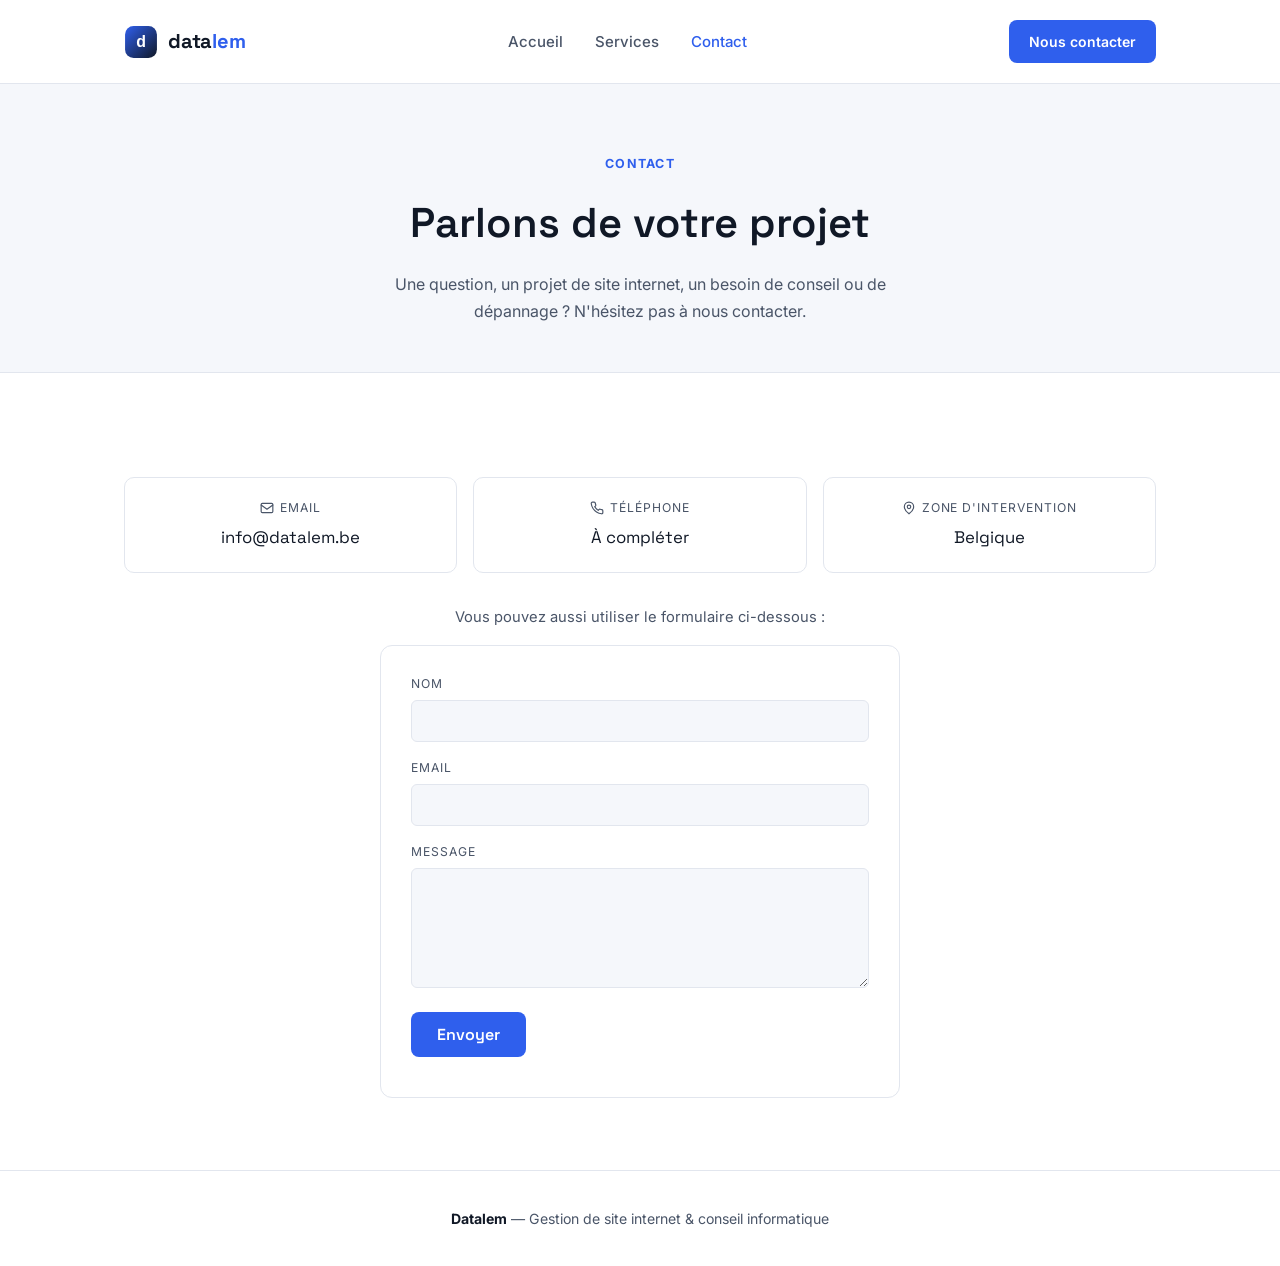
==== contact.html @ 032893b1 "Initial draft: datalem.be placeholder site" ====
<!DOCTYPE html>
<html lang="fr">
<head>
<meta charset="UTF-8">
<meta name="viewport" content="width=device-width, initial-scale=1.0">
<title>Contact — Datalem</title>
<meta name="description" content="Contactez Datalem pour votre projet de site internet ou vos besoins en conseil informatique.">
<link rel="icon" href="logo.svg" type="image/svg+xml">
<link rel="preconnect" href="https://fonts.googleapis.com">
<link href="https://fonts.googleapis.com/css2?family=Space+Grotesk:wght@500;600;700&family=Inter:wght@400;500;600&display=swap" rel="stylesheet">
<link rel="stylesheet" href="css/style.css">
</head>
<body>

<header class="site-header">
  <div class="container">
    <a href="index.html" class="brand">
      <img src="logo.svg" alt="Datalem" class="brand-mark">
      <span class="brand-text">data<span>lem</span></span>
    </a>
    <nav class="main-nav">
      <ul>
        <li><a href="index.html">Accueil</a></li>
        <li><a href="services.html">Services</a></li>
        <li><a href="contact.html" class="active">Contact</a></li>
      </ul>
    </nav>
    <a href="contact.html" class="header-cta">Nous contacter</a>
  </div>
</header>

<div class="page-header">
  <div class="container">
    <p class="eyebrow">Contact</p>
    <h1>Parlons de votre projet</h1>
    <p>Une question, un projet de site internet, un besoin de conseil ou de dépannage ? N'hésitez pas à nous contacter.</p>
  </div>
</div>

<section>
  <div class="container">
    <div class="contact-grid">
      <a href="mailto:info@datalem.be" class="contact-item">
        <div class="label">
          <svg width="14" height="14" viewBox="0 0 24 24" fill="none" stroke="currentColor" stroke-width="2" stroke-linecap="round" stroke-linejoin="round"><rect x="2" y="4" width="20" height="16" rx="2"/><path d="m22 7-10 7L2 7"/></svg>
          Email
        </div>
        <div class="value">info@datalem.be</div>
      </a>
      <a href="tel:+32000000000" class="contact-item">
        <div class="label">
          <svg width="14" height="14" viewBox="0 0 24 24" fill="none" stroke="currentColor" stroke-width="2" stroke-linecap="round" stroke-linejoin="round"><path d="M22 16.92v3a2 2 0 0 1-2.18 2 19.79 19.79 0 0 1-8.63-3.07 19.5 19.5 0 0 1-6-6 19.79 19.79 0 0 1-3.07-8.67A2 2 0 0 1 4.11 2h3a2 2 0 0 1 2 1.72c.127.96.361 1.903.7 2.81a2 2 0 0 1-.45 2.11L8.09 9.91a16 16 0 0 0 6 6l1.27-1.27a2 2 0 0 1 2.11-.45c.907.339 1.85.573 2.81.7A2 2 0 0 1 22 16.92z"/></svg>
          Téléphone
        </div>
        <div class="value">À compléter</div>
      </a>
      <div class="contact-item">
        <div class="label">
          <svg width="14" height="14" viewBox="0 0 24 24" fill="none" stroke="currentColor" stroke-width="2" stroke-linecap="round" stroke-linejoin="round"><path d="M20 10c0 6-8 12-8 12s-8-6-8-12a8 8 0 0 1 16 0z"/><circle cx="12" cy="10" r="3"/></svg>
          Zone d'intervention
        </div>
        <div class="value">Belgique</div>
      </div>
    </div>

    <p class="form-transition">Vous pouvez aussi utiliser le formulaire ci-dessous :</p>

    <form class="contact-form" id="contactForm">
      <input type="hidden" name="access_key" value="À_COMPLETER">
      <div class="field">
        <label for="name">Nom</label>
        <input type="text" id="name" name="name" required>
      </div>
      <div class="field">
        <label for="email">Email</label>
        <input type="email" id="email" name="email" required>
      </div>
      <div class="field">
        <label for="message">Message</label>
        <textarea id="message" name="message" required></textarea>
      </div>
      <button type="submit">Envoyer</button>
      <p class="form-note" id="formNote"></p>
    </form>
  </div>
</section>

<footer>
  <div class="container">
    <p><strong>Datalem</strong> — Gestion de site internet &amp; conseil informatique</p>
  </div>
</footer>

<script>
const form = document.getElementById('contactForm');
const note = document.getElementById('formNote');
form.addEventListener('submit', async (e) => {
  e.preventDefault();
  const btn = form.querySelector('button');
  btn.disabled = true;
  note.className = 'form-note';
  note.textContent = 'Envoi en cours…';
  try {
    const res = await fetch('https://api.web3forms.com/submit', {
      method: 'POST',
      headers: { 'Content-Type': 'application/json', Accept: 'application/json' },
      body: JSON.stringify(Object.fromEntries(new FormData(form)))
    });
    const data = await res.json();
    if (data.success) {
      note.className = 'form-note success';
      note.textContent = 'Message envoyé, merci ! Nous revenons vers vous rapidement.';
      form.reset();
    } else {
      throw new Error(data.message || 'Erreur');
    }
  } catch (err) {
    note.className = 'form-note error';
    note.textContent = "Une erreur est survenue, merci de réessayer ou de nous écrire directement.";
  } finally {
    btn.disabled = false;
  }
});
</script>

</body>
</html>
---- css/style.css ----
:root{
  --ink:#101826;
  --ink-soft:#4a5568;
  --paper:#ffffff;
  --cream:#f5f7fb;
  --line:#e2e6ee;
  --accent:#2f5fed;
  --accent-dark:#2347b8;
  --amber:#e88a2c;
  --gradient:linear-gradient(120deg,#101826 0%,#1c2b4a 45%,#2f5fed 100%);
}
*{box-sizing:border-box;margin:0;padding:0;}
html{scroll-behavior:smooth;}
body{
  background:var(--paper);
  color:var(--ink);
  font-family:'Inter',sans-serif;
  font-weight:400;
  line-height:1.65;
  -webkit-font-smoothing:antialiased;
}
h1,h2,h3{font-family:'Space Grotesk',sans-serif;font-weight:600;color:var(--ink);}
a{color:var(--accent);}
.container{max-width:1080px;margin:0 auto;padding:0 24px;}

/* Header */
.site-header{padding:20px 0;border-bottom:1px solid var(--line);background:var(--paper);}
.site-header .container{display:flex;align-items:center;justify-content:space-between;}
.brand{display:flex;align-items:center;gap:10px;text-decoration:none;}
.brand-mark{height:34px;width:34px;display:block;}
.brand-text{font-family:'Space Grotesk',sans-serif;font-weight:700;font-size:20px;color:var(--ink);letter-spacing:-0.01em;}
.brand-text span{color:var(--accent);}
.main-nav ul{list-style:none;display:flex;gap:32px;}
.main-nav a{text-decoration:none;font-size:15px;font-weight:500;color:var(--ink-soft);}
.main-nav a.active,.main-nav a:hover{color:var(--accent);}
.header-cta{
  text-decoration:none;font-weight:600;font-size:14px;color:#fff;
  background:var(--accent);border-radius:8px;padding:10px 20px;
  transition:background .2s ease;
}
.header-cta:hover{background:var(--accent-dark);}

/* Hero */
.hero{background:var(--gradient);color:#fff;padding:88px 0 76px;text-align:center;}
.hero .eyebrow{
  text-transform:uppercase;letter-spacing:0.12em;font-size:13px;font-weight:600;
  color:#a9bdfb;margin-bottom:18px;
}
.hero h1{font-size:clamp(2.1rem,5vw,3.1rem);max-width:760px;margin:0 auto;color:#fff;line-height:1.2;}
.hero p{margin-top:20px;font-size:1.1rem;max-width:600px;margin-left:auto;margin-right:auto;color:#dbe3fb;}
.hero .cta-row{margin-top:34px;display:flex;gap:16px;justify-content:center;flex-wrap:wrap;}
.btn{
  display:inline-block;text-decoration:none;font-weight:600;font-size:15px;
  border-radius:8px;padding:13px 28px;transition:all .2s ease;
}
.btn-primary{background:var(--amber);color:var(--ink);}
.btn-primary:hover{background:#d67d20;}
.btn-outline{border:1.5px solid rgba(255,255,255,0.5);color:#fff;}
.btn-outline:hover{background:rgba(255,255,255,0.12);border-color:#fff;}

/* Page header (inner pages) */
.page-header{background:var(--cream);padding:56px 0 48px;text-align:center;border-bottom:1px solid var(--line);}
.page-header .eyebrow{
  text-transform:uppercase;letter-spacing:0.1em;font-size:12.5px;font-weight:700;
  color:var(--accent);margin-bottom:14px;display:block;
}
.page-header h1{font-size:clamp(1.8rem,4.5vw,2.6rem);max-width:720px;margin:0 auto;}
.page-header p{margin-top:14px;color:var(--ink-soft);max-width:560px;margin-left:auto;margin-right:auto;}

/* Sections */
section{padding:72px 0;}
section.alt{background:var(--cream);}
.section-head{text-align:center;max-width:620px;margin:0 auto 48px;}
.section-head .eyebrow{
  text-transform:uppercase;letter-spacing:0.1em;font-size:12.5px;font-weight:700;
  color:var(--accent);margin-bottom:12px;display:block;
}
.section-head h2{font-size:clamp(1.6rem,3.5vw,2.2rem);}
.section-head p{margin-top:14px;color:var(--ink-soft);}

.grid-3{display:grid;grid-template-columns:repeat(3,1fr);gap:24px;}
.grid-2{display:grid;grid-template-columns:repeat(2,1fr);gap:24px;}

.card{
  background:var(--paper);border:1px solid var(--line);border-radius:12px;
  padding:32px 28px;
}
.card .icon{
  width:44px;height:44px;border-radius:10px;background:var(--cream);
  display:flex;align-items:center;justify-content:center;margin-bottom:18px;color:var(--accent);
}
.card h3{font-size:1.15rem;margin-bottom:10px;}
.card p{color:var(--ink-soft);font-size:.95rem;}

/* Contact cards */
.contact-grid{display:flex;flex-wrap:wrap;gap:16px;margin-top:32px;justify-content:center;}
.contact-item{
  background:var(--paper);border:1px solid var(--line);border-radius:10px;
  padding:20px 26px;flex:1 1 220px;text-decoration:none;color:var(--ink);
  transition:border-color .2s ease,transform .2s ease;text-align:center;
}
.contact-item:hover{border-color:var(--accent);transform:translateY(-2px);}
.contact-item .label{
  display:flex;align-items:center;justify-content:center;gap:6px;
  font-size:.76rem;letter-spacing:.08em;text-transform:uppercase;color:var(--ink-soft);margin-bottom:6px;
}
.contact-item .value{font-family:'Space Grotesk',sans-serif;font-size:1.05rem;color:var(--ink);}

.form-transition{margin:32px 0 8px;color:var(--ink-soft);font-size:.92rem;text-align:center;}

form.contact-form{
  margin:16px auto 0;background:var(--paper);border:1px solid var(--line);border-radius:12px;
  padding:28px 30px;max-width:520px;
}
form.contact-form .field{margin-bottom:16px;}
form.contact-form label{
  display:block;font-size:.76rem;letter-spacing:.08em;text-transform:uppercase;
  color:var(--ink-soft);margin-bottom:6px;
}
form.contact-form input,
form.contact-form textarea{
  width:100%;font-family:'Inter',sans-serif;font-size:1rem;color:var(--ink);
  background:var(--cream);border:1px solid var(--line);border-radius:6px;padding:10px 12px;
}
form.contact-form input:focus,
form.contact-form textarea:focus{outline:none;border-color:var(--accent);}
form.contact-form textarea{min-height:120px;resize:vertical;}
form.contact-form button{
  font-family:'Space Grotesk',sans-serif;font-weight:600;font-size:1rem;color:#fff;
  background:var(--accent);border:none;border-radius:8px;padding:12px 26px;
  cursor:pointer;transition:background .2s ease;
}
form.contact-form button:hover{background:var(--accent-dark);}
form.contact-form button:disabled{opacity:.6;cursor:default;}
.form-note{margin-top:12px;font-size:.9rem;}
.form-note.success{color:#1c8a4c;}
.form-note.error{color:#c23b3b;}

/* CTA band */
.cta-band{background:var(--gradient);color:#fff;text-align:center;padding:64px 0;}
.cta-band h2{color:#fff;font-size:clamp(1.5rem,3.5vw,2rem);}
.cta-band p{margin-top:12px;color:#dbe3fb;}
.cta-band .btn{margin-top:26px;}

footer{padding:36px 0;text-align:center;color:var(--ink-soft);font-size:.88rem;border-top:1px solid var(--line);}
footer strong{color:var(--ink);}

@media (max-width:760px){
  .grid-3,.grid-2{grid-template-columns:1fr;}
  .main-nav{display:none;}
  .site-header .container{gap:12px;}
}
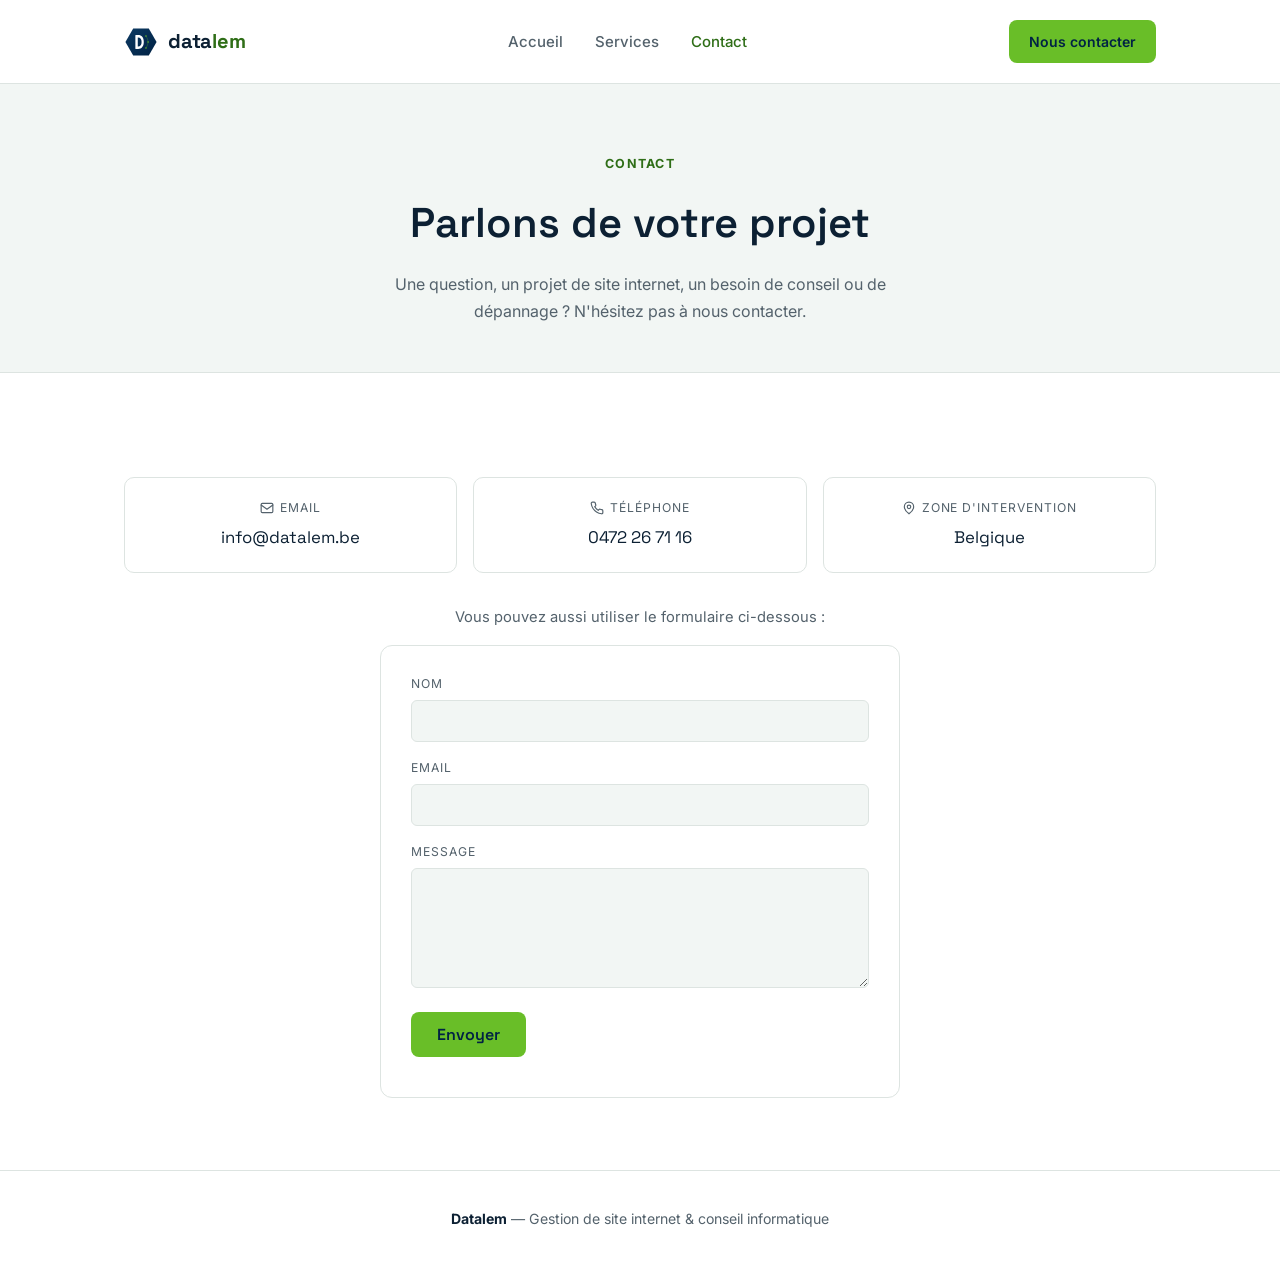
==== commit 4124b8ff: "Ajout du numéro de téléphone de contact" ====
--- a/contact.html
+++ b/contact.html
@@ -47,12 +47,12 @@
         </div>
         <div class="value">info@datalem.be</div>
       </a>
-      <a href="tel:+32000000000" class="contact-item">
+      <a href="tel:+32472267116" class="contact-item">
         <div class="label">
           <svg width="14" height="14" viewBox="0 0 24 24" fill="none" stroke="currentColor" stroke-width="2" stroke-linecap="round" stroke-linejoin="round"><path d="M22 16.92v3a2 2 0 0 1-2.18 2 19.79 19.79 0 0 1-8.63-3.07 19.5 19.5 0 0 1-6-6 19.79 19.79 0 0 1-3.07-8.67A2 2 0 0 1 4.11 2h3a2 2 0 0 1 2 1.72c.127.96.361 1.903.7 2.81a2 2 0 0 1-.45 2.11L8.09 9.91a16 16 0 0 0 6 6l1.27-1.27a2 2 0 0 1 2.11-.45c.907.339 1.85.573 2.81.7A2 2 0 0 1 22 16.92z"/></svg>
           Téléphone
         </div>
-        <div class="value">À compléter</div>
+        <div class="value">0472 26 71 16</div>
       </a>
       <div class="contact-item">
         <div class="label">
--- a/css/style.css
+++ b/css/style.css
@@ -1,13 +1,14 @@
 :root{
-  --ink:#101826;
-  --ink-soft:#4a5568;
+  --ink:#0c2033;
+  --ink-soft:#54626c;
   --paper:#ffffff;
-  --cream:#f5f7fb;
-  --line:#e2e6ee;
-  --accent:#2f5fed;
-  --accent-dark:#2347b8;
-  --amber:#e88a2c;
-  --gradient:linear-gradient(120deg,#101826 0%,#1c2b4a 45%,#2f5fed 100%);
+  --cream:#f2f6f4;
+  --line:#dde4e1;
+  --accent:#2f6e17;
+  --accent-dark:#1f4d0f;
+  --accent-bright:#69be28;
+  --amber:#69be28;
+  --gradient:linear-gradient(120deg,#002244 0%,#0d3a63 55%,#154d2e 100%);
 }
 *{box-sizing:border-box;margin:0;padding:0;}
 html{scroll-behavior:smooth;}
@@ -34,27 +35,27 @@
 .main-nav a{text-decoration:none;font-size:15px;font-weight:500;color:var(--ink-soft);}
 .main-nav a.active,.main-nav a:hover{color:var(--accent);}
 .header-cta{
-  text-decoration:none;font-weight:600;font-size:14px;color:#fff;
-  background:var(--accent);border-radius:8px;padding:10px 20px;
+  text-decoration:none;font-weight:600;font-size:14px;color:#002244;
+  background:var(--accent-bright);border-radius:8px;padding:10px 20px;
   transition:background .2s ease;
 }
-.header-cta:hover{background:var(--accent-dark);}
+.header-cta:hover{background:#5aa322;}
 
 /* Hero */
 .hero{background:var(--gradient);color:#fff;padding:88px 0 76px;text-align:center;}
 .hero .eyebrow{
   text-transform:uppercase;letter-spacing:0.12em;font-size:13px;font-weight:600;
-  color:#a9bdfb;margin-bottom:18px;
+  color:#a8d99a;margin-bottom:18px;
 }
 .hero h1{font-size:clamp(2.1rem,5vw,3.1rem);max-width:760px;margin:0 auto;color:#fff;line-height:1.2;}
-.hero p{margin-top:20px;font-size:1.1rem;max-width:600px;margin-left:auto;margin-right:auto;color:#dbe3fb;}
+.hero p{margin-top:20px;font-size:1.1rem;max-width:600px;margin-left:auto;margin-right:auto;color:#cfe0d4;}
 .hero .cta-row{margin-top:34px;display:flex;gap:16px;justify-content:center;flex-wrap:wrap;}
 .btn{
   display:inline-block;text-decoration:none;font-weight:600;font-size:15px;
   border-radius:8px;padding:13px 28px;transition:all .2s ease;
 }
-.btn-primary{background:var(--amber);color:var(--ink);}
-.btn-primary:hover{background:#d67d20;}
+.btn-primary{background:var(--accent-bright);color:#002244;}
+.btn-primary:hover{background:#5aa322;}
 .btn-outline{border:1.5px solid rgba(255,255,255,0.5);color:#fff;}
 .btn-outline:hover{background:rgba(255,255,255,0.12);border-color:#fff;}
 
@@ -126,11 +127,11 @@
 form.contact-form textarea:focus{outline:none;border-color:var(--accent);}
 form.contact-form textarea{min-height:120px;resize:vertical;}
 form.contact-form button{
-  font-family:'Space Grotesk',sans-serif;font-weight:600;font-size:1rem;color:#fff;
-  background:var(--accent);border:none;border-radius:8px;padding:12px 26px;
+  font-family:'Space Grotesk',sans-serif;font-weight:600;font-size:1rem;color:#002244;
+  background:var(--accent-bright);border:none;border-radius:8px;padding:12px 26px;
   cursor:pointer;transition:background .2s ease;
 }
-form.contact-form button:hover{background:var(--accent-dark);}
+form.contact-form button:hover{background:#5aa322;}
 form.contact-form button:disabled{opacity:.6;cursor:default;}
 .form-note{margin-top:12px;font-size:.9rem;}
 .form-note.success{color:#1c8a4c;}
@@ -139,7 +140,7 @@
 /* CTA band */
 .cta-band{background:var(--gradient);color:#fff;text-align:center;padding:64px 0;}
 .cta-band h2{color:#fff;font-size:clamp(1.5rem,3.5vw,2rem);}
-.cta-band p{margin-top:12px;color:#dbe3fb;}
+.cta-band p{margin-top:12px;color:#cfe0d4;}
 .cta-band .btn{margin-top:26px;}
 
 footer{padding:36px 0;text-align:center;color:var(--ink-soft);font-size:.88rem;border-top:1px solid var(--line);}
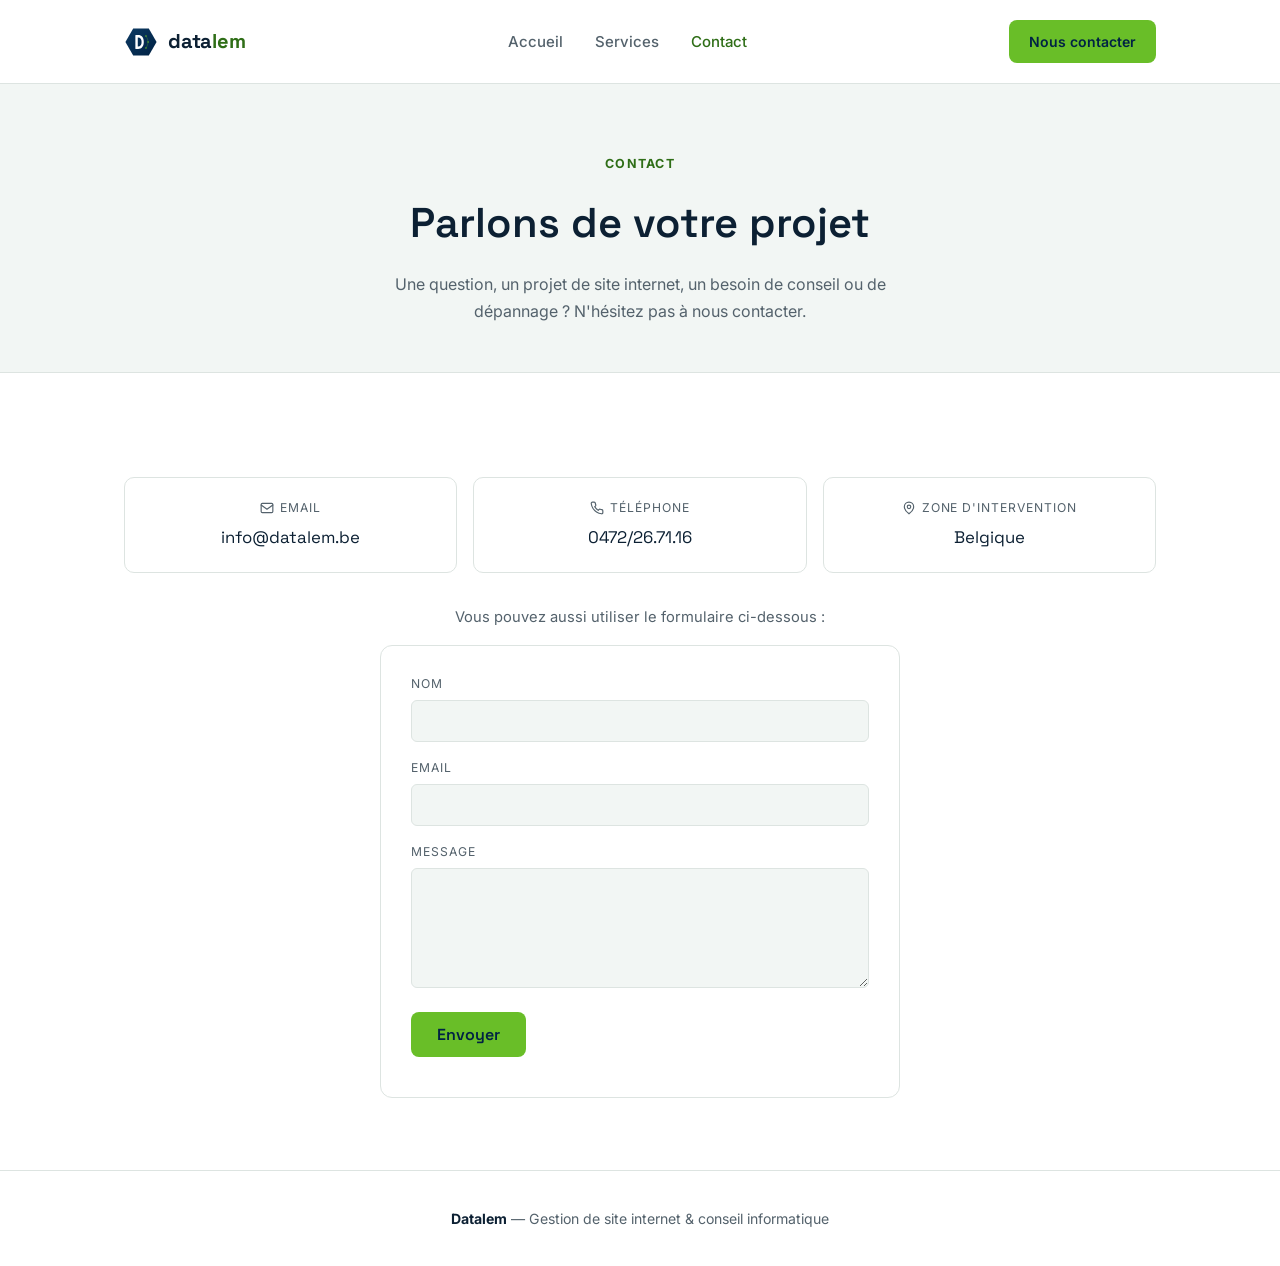
==== commit 4c0d233e: "COrrect phone" ====
--- a/contact.html
+++ b/contact.html
@@ -52,7 +52,7 @@
           <svg width="14" height="14" viewBox="0 0 24 24" fill="none" stroke="currentColor" stroke-width="2" stroke-linecap="round" stroke-linejoin="round"><path d="M22 16.92v3a2 2 0 0 1-2.18 2 19.79 19.79 0 0 1-8.63-3.07 19.5 19.5 0 0 1-6-6 19.79 19.79 0 0 1-3.07-8.67A2 2 0 0 1 4.11 2h3a2 2 0 0 1 2 1.72c.127.96.361 1.903.7 2.81a2 2 0 0 1-.45 2.11L8.09 9.91a16 16 0 0 0 6 6l1.27-1.27a2 2 0 0 1 2.11-.45c.907.339 1.85.573 2.81.7A2 2 0 0 1 22 16.92z"/></svg>
           Téléphone
         </div>
-        <div class="value">0472 26 71 16</div>
+        <div class="value">0472/26.71.16</div>
       </a>
       <div class="contact-item">
         <div class="label">
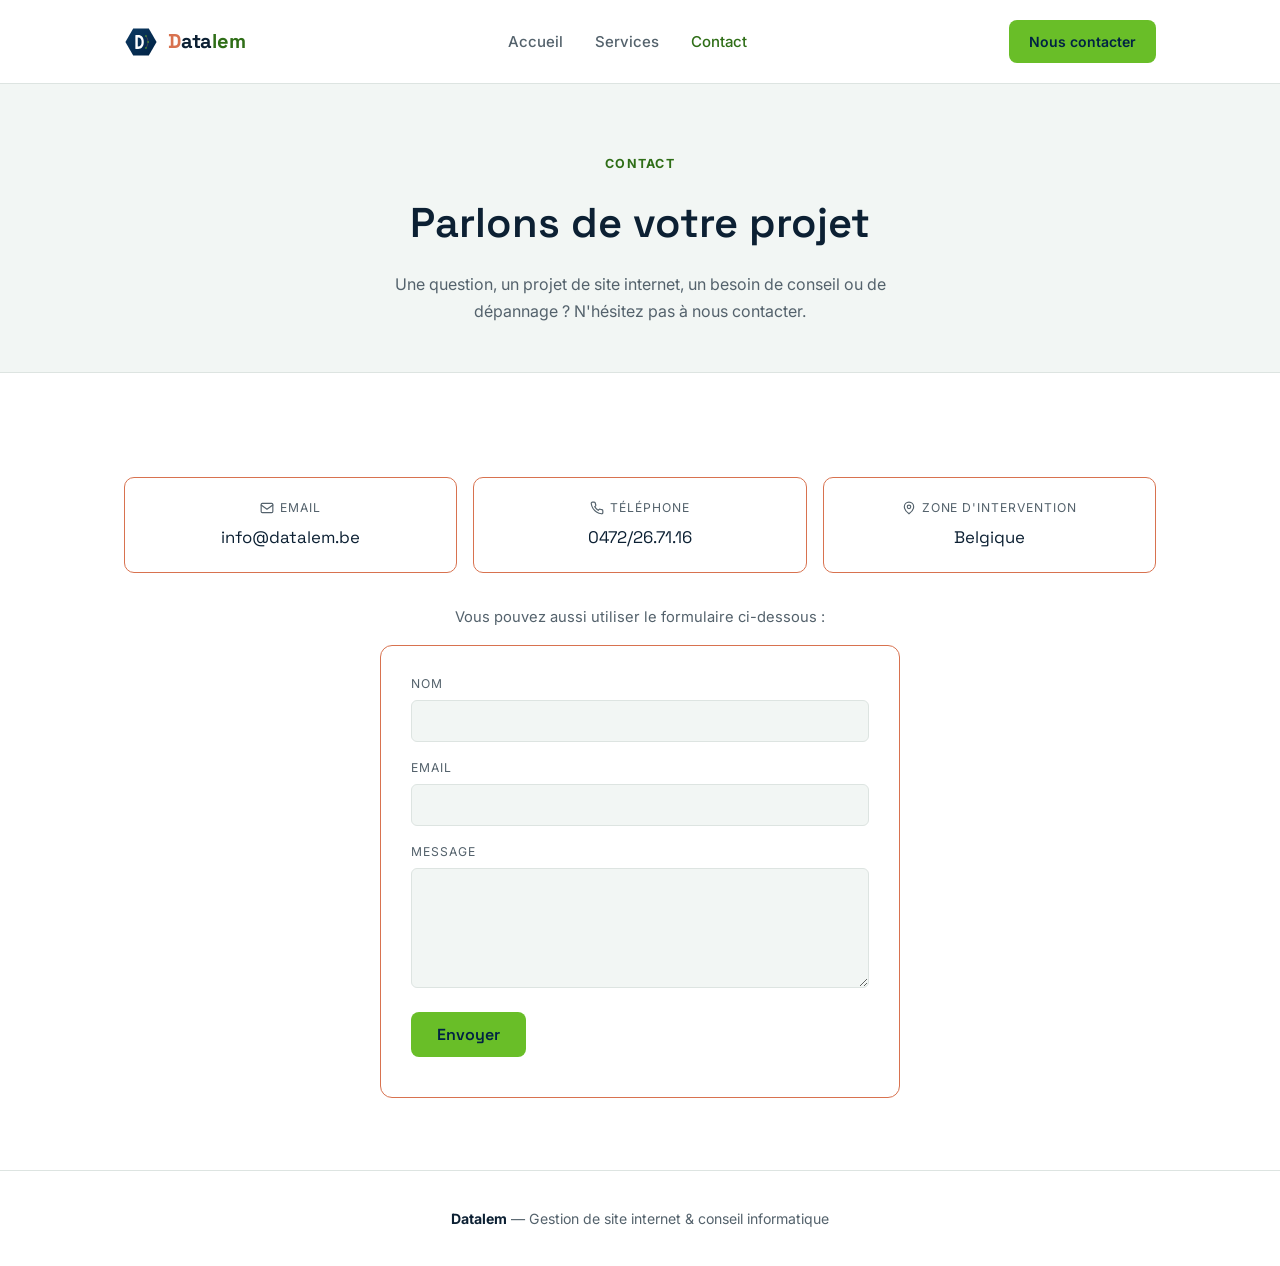
==== commit d9bb68c8: "D de Datalem en majuscule et en orange Co-Authored-By: Claude Sonnet 5 <noreply@anthropic.com> Claud" ====
--- a/contact.html
+++ b/contact.html
@@ -16,7 +16,7 @@
   <div class="container">
     <a href="index.html" class="brand">
       <img src="logo.svg" alt="Datalem" class="brand-mark">
-      <span class="brand-text">data<span>lem</span></span>
+      <span class="brand-text"><span class="brand-d">D</span>ata<span>lem</span></span>
     </a>
     <nav class="main-nav">
       <ul>
--- a/css/style.css
+++ b/css/style.css
@@ -8,6 +8,7 @@
   --accent-dark:#1f4d0f;
   --accent-bright:#69be28;
   --amber:#69be28;
+  --orange:#d8724f;
   --gradient:linear-gradient(120deg,#002244 0%,#0d3a63 55%,#154d2e 100%);
 }
 *{box-sizing:border-box;margin:0;padding:0;}
@@ -31,6 +32,7 @@
 .brand-mark{height:34px;width:34px;display:block;}
 .brand-text{font-family:'Space Grotesk',sans-serif;font-weight:700;font-size:20px;color:var(--ink);letter-spacing:-0.01em;}
 .brand-text span{color:var(--accent);}
+.brand-text .brand-d{color:var(--orange);}
 .main-nav ul{list-style:none;display:flex;gap:32px;}
 .main-nav a{text-decoration:none;font-size:15px;font-weight:500;color:var(--ink-soft);}
 .main-nav a.active,.main-nav a:hover{color:var(--accent);}
@@ -56,8 +58,8 @@
 }
 .btn-primary{background:var(--accent-bright);color:#002244;}
 .btn-primary:hover{background:#5aa322;}
-.btn-outline{border:1.5px solid rgba(255,255,255,0.5);color:#fff;}
-.btn-outline:hover{background:rgba(255,255,255,0.12);border-color:#fff;}
+.btn-outline{border:1.5px solid var(--orange);color:#fff;}
+.btn-outline:hover{background:rgba(216,114,79,0.18);border-color:var(--orange);}
 
 /* Page header (inner pages) */
 .page-header{background:var(--cream);padding:56px 0 48px;text-align:center;border-bottom:1px solid var(--line);}
@@ -83,7 +85,7 @@
 .grid-2{display:grid;grid-template-columns:repeat(2,1fr);gap:24px;}
 
 .card{
-  background:var(--paper);border:1px solid var(--line);border-radius:12px;
+  background:var(--paper);border:1px solid var(--orange);border-radius:12px;
   padding:32px 28px;
 }
 .card .icon{
@@ -96,7 +98,7 @@
 /* Contact cards */
 .contact-grid{display:flex;flex-wrap:wrap;gap:16px;margin-top:32px;justify-content:center;}
 .contact-item{
-  background:var(--paper);border:1px solid var(--line);border-radius:10px;
+  background:var(--paper);border:1px solid var(--orange);border-radius:10px;
   padding:20px 26px;flex:1 1 220px;text-decoration:none;color:var(--ink);
   transition:border-color .2s ease,transform .2s ease;text-align:center;
 }
@@ -110,7 +112,7 @@
 .form-transition{margin:32px 0 8px;color:var(--ink-soft);font-size:.92rem;text-align:center;}
 
 form.contact-form{
-  margin:16px auto 0;background:var(--paper);border:1px solid var(--line);border-radius:12px;
+  margin:16px auto 0;background:var(--paper);border:1px solid var(--orange);border-radius:12px;
   padding:28px 30px;max-width:520px;
 }
 form.contact-form .field{margin-bottom:16px;}
